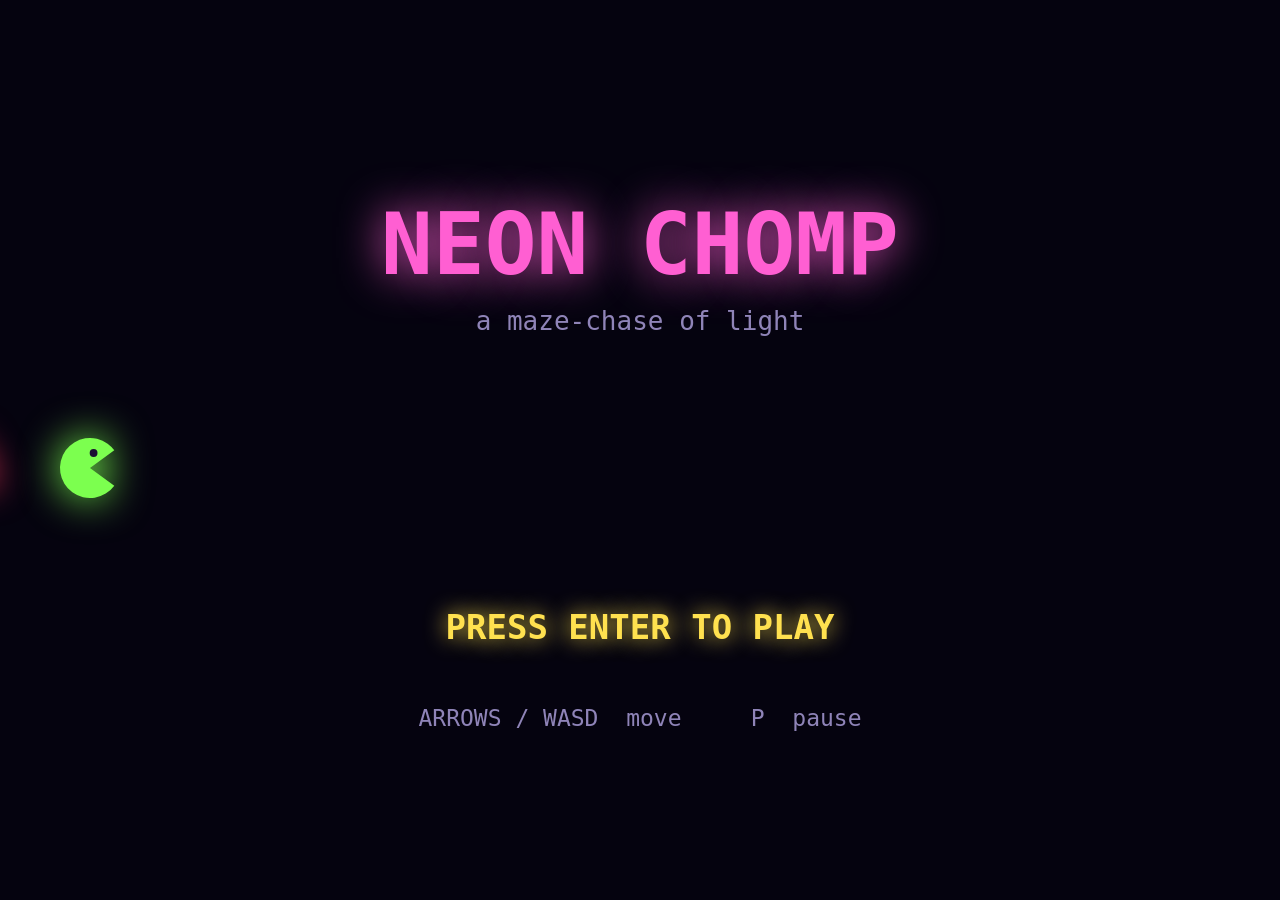
==== index.html @ eca2793a "Commit 1" ====
<!doctype html>
<html lang="en">
<head>
  <meta charset="utf-8">
  <meta name="viewport" content="width=device-width, initial-scale=1">
  <title>Neon Chomp</title>
  <link rel="stylesheet" href="style.css">
</head>
<body>
  <canvas id="game" aria-label="Neon Chomp game"></canvas>
  <script type="module" src="src/main.js"></script>
</body>
</html>
---- style.css ----
html, body {
  margin: 0;
  height: 100%;
  background: #05030f;
  overflow: hidden;
}

canvas {
  display: block;
}
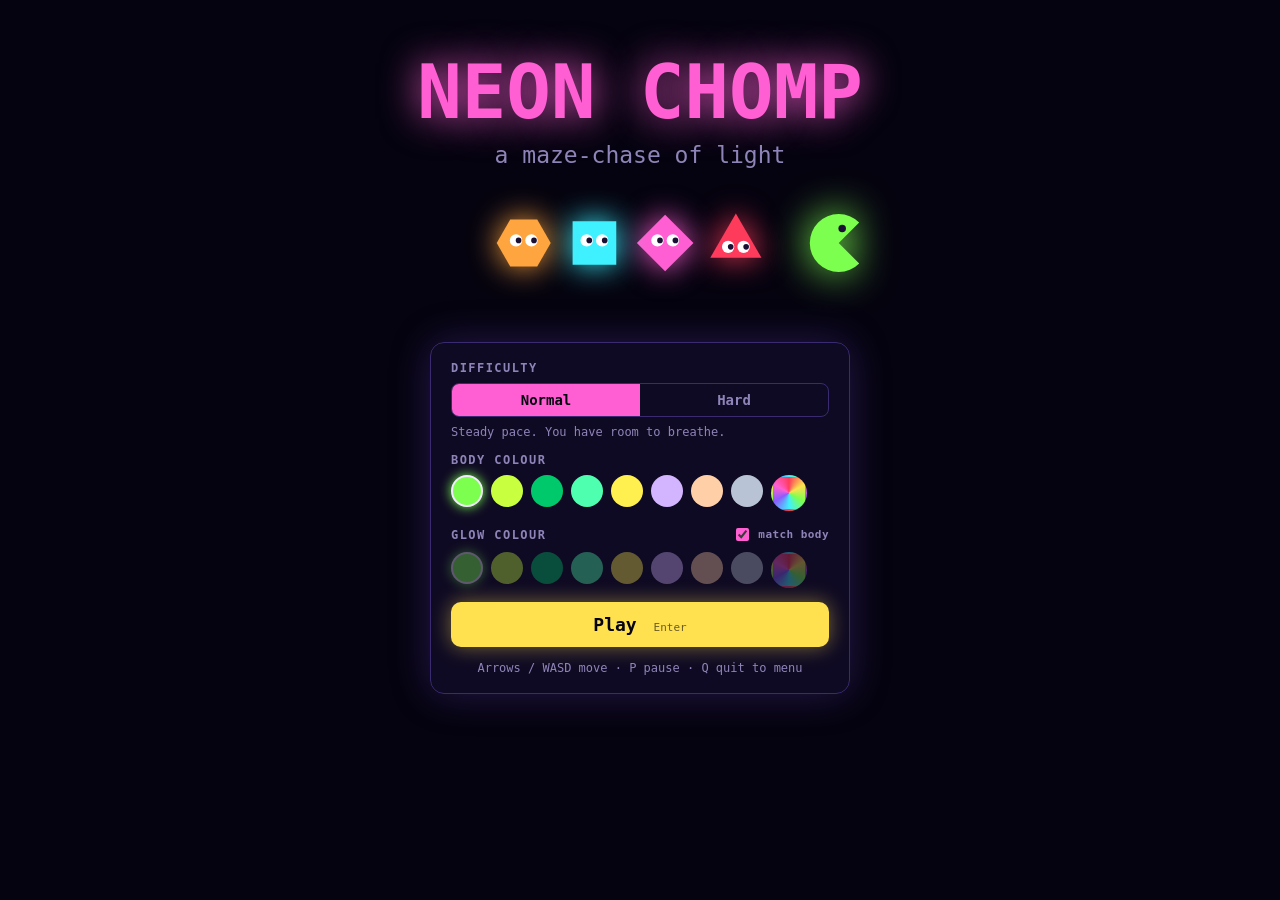
==== commit 18371e74: "Commit 2" ====
--- a/index.html
+++ b/index.html
@@ -8,6 +8,35 @@
 </head>
 <body>
   <canvas id="game" aria-label="Neon Chomp game"></canvas>
+
+  <!-- Title-screen menu. The canvas draws the logo and parade above it. -->
+  <div id="menu" class="menu" hidden>
+    <section>
+      <h2>Difficulty</h2>
+      <div class="segmented" role="radiogroup" aria-label="Difficulty" id="difficulty"></div>
+      <p class="hint" id="difficulty-hint"></p>
+    </section>
+
+    <section>
+      <h2>Body colour</h2>
+      <div class="swatches" id="body-swatches" role="radiogroup" aria-label="Body colour"></div>
+    </section>
+
+    <section>
+      <h2>
+        Glow colour
+        <label class="toggle"><input type="checkbox" id="glow-match"> match body</label>
+      </h2>
+      <div class="swatches" id="glow-swatches" role="radiogroup" aria-label="Glow colour"></div>
+    </section>
+
+    <p class="warning" id="clash" hidden></p>
+
+    <button type="button" class="play" id="play">Play <kbd>Enter</kbd></button>
+    <p class="hint" id="menu-high"></p>
+    <p class="hint">Arrows / WASD move · P pause · Q quit to menu</p>
+  </div>
+
   <script type="module" src="src/main.js"></script>
 </body>
 </html>
--- a/style.css
+++ b/style.css
@@ -1,10 +1,193 @@
+:root {
+  --bg: #05030f;
+  --panel: rgba(18, 12, 40, 0.82);
+  --line: #3a2a70;
+  --text: #f3e8ff;
+  --dim: #8f84b8;
+  --accent: #ff5fd2;
+  --ready: #ffe14f;
+  --warn: #ffa53f;
+  --font: ui-monospace, "SF Mono", Menlo, Consolas, monospace;
+}
+
 html, body {
   margin: 0;
   height: 100%;
-  background: #05030f;
+  background: var(--bg);
   overflow: hidden;
+  color: var(--text);
+  font-family: var(--font);
 }
 
 canvas {
   display: block;
 }
+
+/* ---- Title menu ---- */
+
+.menu {
+  position: absolute;
+  top: 38vh;
+  left: 50%;
+  transform: translateX(-50%);
+  width: min(420px, calc(100vw - 32px));
+  max-height: calc(62vh - 16px);
+  overflow-y: auto;
+  box-sizing: border-box;
+  padding: 18px 20px;
+  background: var(--panel);
+  border: 1px solid var(--line);
+  border-radius: 14px;
+  box-shadow: 0 0 40px rgba(138, 92, 255, 0.25);
+  display: flex;
+  flex-direction: column;
+  gap: 14px;
+}
+
+.menu[hidden] {
+  display: none;
+}
+
+.menu section {
+  display: flex;
+  flex-direction: column;
+  gap: 8px;
+}
+
+.menu h2 {
+  margin: 0;
+  font-size: 12px;
+  font-weight: 600;
+  letter-spacing: 0.12em;
+  text-transform: uppercase;
+  color: var(--dim);
+  display: flex;
+  justify-content: space-between;
+  align-items: center;
+}
+
+.hint {
+  margin: 0;
+  font-size: 12px;
+  color: var(--dim);
+  text-align: center;
+}
+
+.menu section .hint {
+  text-align: left;
+}
+
+.toggle {
+  font-size: 11px;
+  letter-spacing: 0.04em;
+  text-transform: none;
+  display: flex;
+  gap: 6px;
+  align-items: center;
+  cursor: pointer;
+}
+
+.toggle input {
+  accent-color: var(--accent);
+}
+
+.hint[hidden] {
+  display: none;
+}
+
+.segmented {
+  display: grid;
+  grid-template-columns: 1fr 1fr;
+  border: 1px solid var(--line);
+  border-radius: 8px;
+  overflow: hidden;
+}
+
+.segmented button {
+  font: 600 14px var(--font);
+  padding: 8px;
+  background: transparent;
+  color: var(--dim);
+  border: 0;
+  cursor: pointer;
+}
+
+.segmented button[aria-checked="true"] {
+  background: var(--accent);
+  color: var(--bg);
+}
+
+.swatches {
+  display: flex;
+  flex-wrap: wrap;
+  gap: 8px;
+}
+
+.swatch {
+  width: 32px;
+  height: 32px;
+  border-radius: 50%;
+  border: 2px solid transparent;
+  outline-offset: 2px;
+  cursor: pointer;
+  padding: 0;
+  position: relative;
+}
+
+.swatch[aria-checked="true"] {
+  border-color: var(--text);
+  box-shadow: 0 0 12px currentColor;
+}
+
+/* Custom colour: a rainbow ring wrapping a real colour input. */
+.swatch.custom {
+  background: conic-gradient(#ff3b5c, #ffe14f, #7cff4f, #3ff0ff, #8a5cff, #ff5fd2, #ff3b5c);
+  overflow: hidden;
+}
+
+.swatch.custom input {
+  position: absolute;
+  inset: 0;
+  opacity: 0;
+  cursor: pointer;
+  width: 100%;
+  height: 100%;
+}
+
+.swatches.disabled {
+  opacity: 0.35;
+  pointer-events: none;
+}
+
+.warning {
+  margin: 0;
+  font-size: 12px;
+  color: var(--warn);
+}
+
+.warning[hidden] {
+  display: none;
+}
+
+.play {
+  font: 700 18px var(--font);
+  padding: 12px;
+  border-radius: 10px;
+  border: 0;
+  background: var(--ready);
+  color: var(--bg);
+  cursor: pointer;
+  box-shadow: 0 0 20px rgba(255, 225, 79, 0.45);
+}
+
+.play kbd {
+  font: 500 11px var(--font);
+  opacity: 0.6;
+  margin-left: 6px;
+}
+
+.menu button:focus-visible,
+.toggle input:focus-visible,
+.swatch:focus-within {
+  outline: 2px solid var(--text);
+}
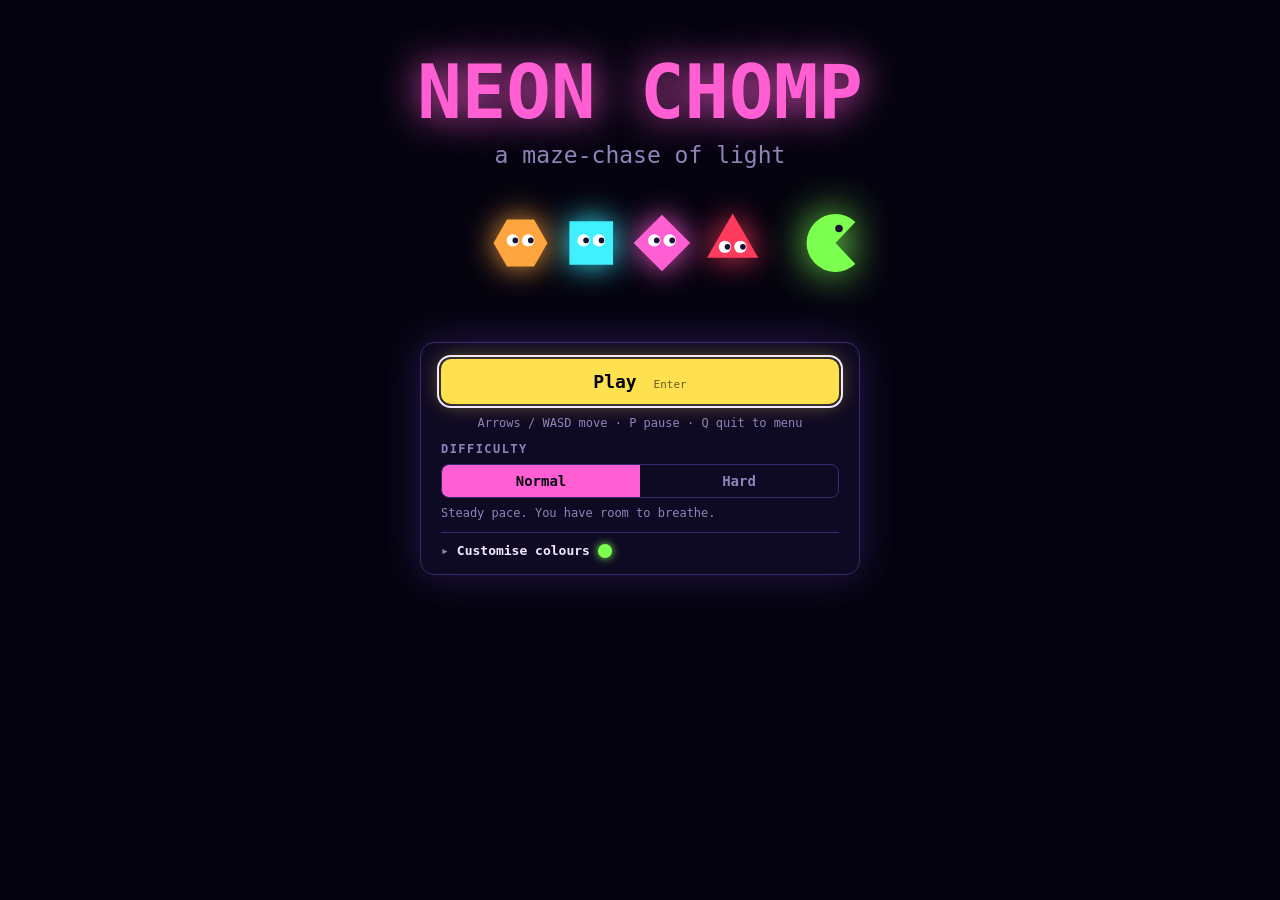
==== commit 3fd49fe9: "Add title menu, colour picker, difficulty, review fixes (M5, M5b) - Title menu: Play first, Normal/H" ====
--- a/index.html
+++ b/index.html
@@ -11,30 +11,36 @@
 
   <!-- Title-screen menu. The canvas draws the logo and parade above it. -->
   <div id="menu" class="menu" hidden>
+    <button type="button" class="play" id="play">Play <kbd>Enter</kbd></button>
+    <p class="hint">Arrows / WASD move · P pause · Q quit to menu</p>
+
     <section>
-      <h2>Difficulty</h2>
-      <div class="segmented" role="radiogroup" aria-label="Difficulty" id="difficulty"></div>
+      <h2 id="difficulty-label">Difficulty</h2>
+      <div class="segmented" role="radiogroup" aria-labelledby="difficulty-label" id="difficulty"></div>
       <p class="hint" id="difficulty-hint"></p>
     </section>
+    <p class="hint" id="menu-high" hidden></p>
 
-    <section>
-      <h2>Body colour</h2>
-      <div class="swatches" id="body-swatches" role="radiogroup" aria-label="Body colour"></div>
-    </section>
-
-    <section>
-      <h2>
-        Glow colour
-        <label class="toggle"><input type="checkbox" id="glow-match"> match body</label>
-      </h2>
-      <div class="swatches" id="glow-swatches" role="radiogroup" aria-label="Glow colour"></div>
-    </section>
-
-    <p class="warning" id="clash" hidden></p>
-
-    <button type="button" class="play" id="play">Play <kbd>Enter</kbd></button>
-    <p class="hint" id="menu-high"></p>
-    <p class="hint">Arrows / WASD move · P pause · Q quit to menu</p>
+    <details id="customise">
+      <summary>Customise colours <span class="summary-dot" id="summary-dot"></span></summary>
+      <div class="customise">
+        <canvas id="preview" aria-label="Preview of your character"></canvas>
+        <div class="colour-rows">
+          <section>
+            <h2 id="body-label">Body</h2>
+            <div class="swatches" id="body-swatches" role="radiogroup" aria-labelledby="body-label"></div>
+          </section>
+          <section>
+            <h2>
+              <span id="glow-label">Glow</span>
+              <label class="toggle"><input type="checkbox" id="glow-match"> match body</label>
+            </h2>
+            <div class="swatches" id="glow-swatches" role="radiogroup" aria-labelledby="glow-label"></div>
+          </section>
+        </div>
+      </div>
+      <p class="warning" id="clash" hidden></p>
+    </details>
   </div>
 
   <script type="module" src="src/main.js"></script>
--- a/style.css
+++ b/style.css
@@ -30,21 +30,33 @@
   top: 38vh;
   left: 50%;
   transform: translateX(-50%);
-  width: min(420px, calc(100vw - 32px));
-  max-height: calc(62vh - 16px);
+  width: min(440px, calc(100vw - 32px));
+  max-height: calc(62vh - 12px);
   overflow-y: auto;
   box-sizing: border-box;
-  padding: 18px 20px;
+  padding: 16px 20px;
   background: var(--panel);
   border: 1px solid var(--line);
   border-radius: 14px;
   box-shadow: 0 0 40px rgba(138, 92, 255, 0.25);
   display: flex;
   flex-direction: column;
-  gap: 14px;
-}
-
-.menu[hidden] {
+  gap: 12px;
+}
+
+/* Short screens (landscape phones): the canvas logo shrinks, the menu moves up. */
+@media (max-height: 520px) {
+  .menu {
+    top: 30vh;
+    max-height: calc(70vh - 8px);
+    padding: 10px 16px;
+    gap: 8px;
+  }
+}
+
+.menu[hidden],
+.hint[hidden],
+.warning[hidden] {
   display: none;
 }
 
@@ -77,96 +89,14 @@
   text-align: left;
 }
 
-.toggle {
-  font-size: 11px;
-  letter-spacing: 0.04em;
-  text-transform: none;
-  display: flex;
-  gap: 6px;
-  align-items: center;
-  cursor: pointer;
-}
-
-.toggle input {
-  accent-color: var(--accent);
-}
-
-.hint[hidden] {
-  display: none;
-}
-
-.segmented {
-  display: grid;
-  grid-template-columns: 1fr 1fr;
-  border: 1px solid var(--line);
-  border-radius: 8px;
-  overflow: hidden;
-}
-
-.segmented button {
-  font: 600 14px var(--font);
-  padding: 8px;
-  background: transparent;
-  color: var(--dim);
-  border: 0;
-  cursor: pointer;
-}
-
-.segmented button[aria-checked="true"] {
-  background: var(--accent);
-  color: var(--bg);
-}
-
-.swatches {
-  display: flex;
-  flex-wrap: wrap;
-  gap: 8px;
-}
-
-.swatch {
-  width: 32px;
-  height: 32px;
-  border-radius: 50%;
-  border: 2px solid transparent;
-  outline-offset: 2px;
-  cursor: pointer;
-  padding: 0;
-  position: relative;
-}
-
-.swatch[aria-checked="true"] {
-  border-color: var(--text);
-  box-shadow: 0 0 12px currentColor;
-}
-
-/* Custom colour: a rainbow ring wrapping a real colour input. */
-.swatch.custom {
-  background: conic-gradient(#ff3b5c, #ffe14f, #7cff4f, #3ff0ff, #8a5cff, #ff5fd2, #ff3b5c);
-  overflow: hidden;
-}
-
-.swatch.custom input {
+/* Visually hidden but still focusable and announced. */
+.segmented input,
+.swatch input[type="radio"] {
   position: absolute;
-  inset: 0;
   opacity: 0;
-  cursor: pointer;
-  width: 100%;
-  height: 100%;
-}
-
-.swatches.disabled {
-  opacity: 0.35;
-  pointer-events: none;
-}
-
-.warning {
-  margin: 0;
-  font-size: 12px;
-  color: var(--warn);
-}
-
-.warning[hidden] {
-  display: none;
+  width: 1px;
+  height: 1px;
+  margin: 0;
 }
 
 .play {
@@ -186,8 +116,158 @@
   margin-left: 6px;
 }
 
-.menu button:focus-visible,
-.toggle input:focus-visible,
-.swatch:focus-within {
+.segmented {
+  display: grid;
+  grid-template-columns: 1fr 1fr;
+  border: 1px solid var(--line);
+  border-radius: 8px;
+  overflow: hidden;
+}
+
+.segmented label {
+  position: relative;
+  font: 600 14px var(--font);
+  padding: 8px;
+  text-align: center;
+  color: var(--dim);
+  cursor: pointer;
+}
+
+.segmented label:has(:checked) {
+  background: var(--accent);
+  color: var(--bg);
+}
+
+details {
+  border-top: 1px solid var(--line);
+  padding-top: 10px;
+}
+
+summary {
+  cursor: pointer;
+  font-size: 13px;
+  font-weight: 600;
+  color: var(--text);
+  display: flex;
+  align-items: center;
+  gap: 8px;
+  list-style: none;
+}
+
+summary::-webkit-details-marker {
+  display: none;
+}
+
+summary::before {
+  content: "▸";
+  color: var(--dim);
+  transition: transform 0.15s;
+}
+
+details[open] summary::before {
+  transform: rotate(90deg);
+}
+
+.summary-dot {
+  width: 14px;
+  height: 14px;
+  border-radius: 50%;
+  background: var(--c);
+  box-shadow: 0 0 8px var(--g);
+}
+
+.customise {
+  display: flex;
+  gap: 14px;
+  align-items: center;
+  margin-top: 12px;
+}
+
+#preview {
+  width: 72px;
+  height: 72px;
+  flex: none;
+  border-radius: 12px;
+  background: var(--bg);
+  border: 1px solid var(--line);
+}
+
+.colour-rows {
+  display: flex;
+  flex-direction: column;
+  gap: 10px;
+  min-width: 0;
+}
+
+.toggle {
+  font-size: 11px;
+  letter-spacing: 0.04em;
+  text-transform: none;
+  display: flex;
+  gap: 6px;
+  align-items: center;
+  cursor: pointer;
+}
+
+.toggle input {
+  accent-color: var(--accent);
+}
+
+.swatches {
+  display: flex;
+  flex-wrap: wrap;
+  gap: 6px;
+}
+
+.swatch {
+  width: 26px;
+  height: 26px;
+  border-radius: 50%;
+  border: 2px solid transparent;
+  box-sizing: border-box;
+  background: var(--c);
+  color: var(--c);
+  cursor: pointer;
+  position: relative;
+}
+
+.swatch:has(:checked),
+.swatch.custom.selected {
+  border-color: var(--text);
+  box-shadow: 0 0 10px currentColor;
+}
+
+/* Custom colour: a rainbow ring wrapping a real colour input. */
+.swatch.custom {
+  background: conic-gradient(#ff3b5c, #ffe14f, #7cff4f, #3ff0ff, #8a5cff, #ff5fd2, #ff3b5c);
+  overflow: hidden;
+}
+
+.swatch.custom input {
+  position: absolute;
+  inset: 0;
+  opacity: 0;
+  cursor: pointer;
+  width: 100%;
+  height: 100%;
+}
+
+.swatches.disabled {
+  opacity: 0.3;
+  pointer-events: none;
+}
+
+.warning {
+  margin: 10px 0 0;
+  font-size: 12px;
+  color: var(--warn);
+}
+
+.menu .play:focus-visible,
+.segmented label:has(:focus-visible),
+.swatch:has(:focus-visible),
+.toggle:has(:focus-visible),
+summary:focus-visible {
   outline: 2px solid var(--text);
-}
+  outline-offset: 2px;
+}
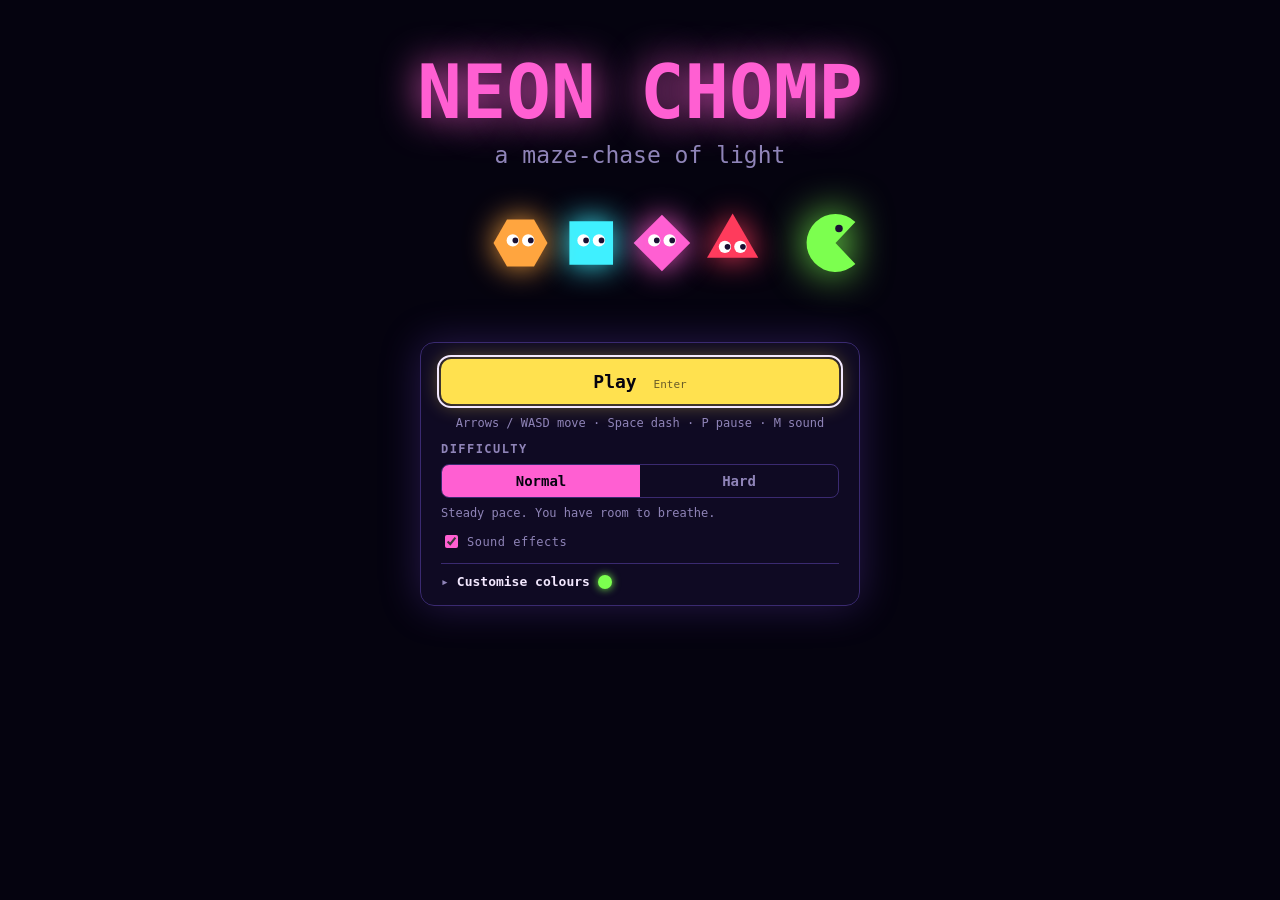
==== commit 0bbf72c4: "Commit 4" ====
--- a/index.html
+++ b/index.html
@@ -12,13 +12,14 @@
   <!-- Title-screen menu. The canvas draws the logo and parade above it. -->
   <div id="menu" class="menu" hidden>
     <button type="button" class="play" id="play">Play <kbd>Enter</kbd></button>
-    <p class="hint">Arrows / WASD move · P pause · Q quit to menu</p>
+    <p class="hint">Arrows / WASD move · Space dash · P pause · M sound</p>
 
     <section>
       <h2 id="difficulty-label">Difficulty</h2>
       <div class="segmented" role="radiogroup" aria-labelledby="difficulty-label" id="difficulty"></div>
       <p class="hint" id="difficulty-hint"></p>
     </section>
+    <label class="toggle sound"><input type="checkbox" id="sound"> Sound effects</label>
     <p class="hint" id="menu-high" hidden></p>
 
     <details id="customise">
--- a/style.css
+++ b/style.css
@@ -213,6 +213,11 @@
   accent-color: var(--accent);
 }
 
+.toggle.sound {
+  font-size: 12px;
+  color: var(--dim);
+}
+
 .swatches {
   display: flex;
   flex-wrap: wrap;
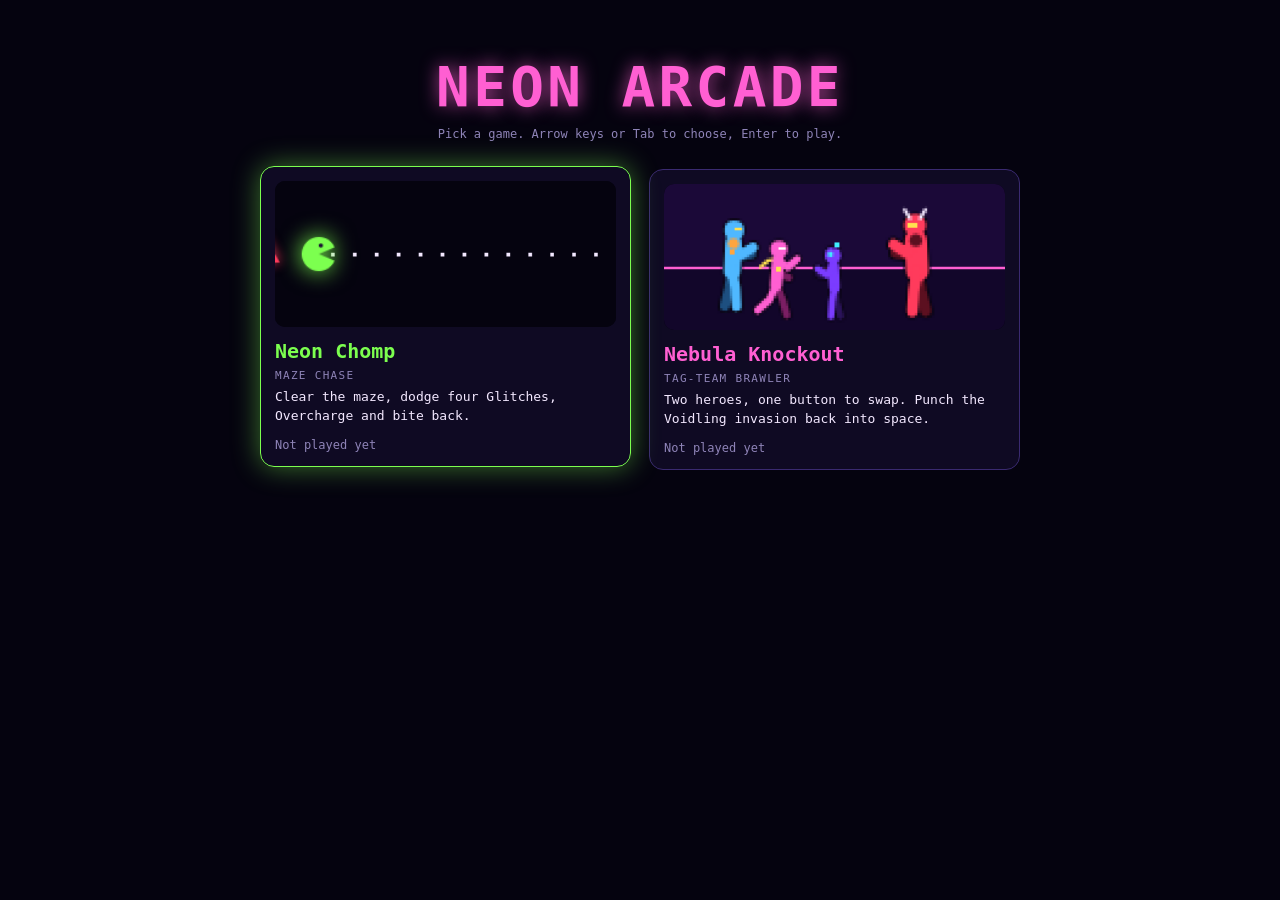
==== commit 301c3d52: "Commit 6" ====
--- a/index.html
+++ b/index.html
@@ -3,47 +3,33 @@
 <head>
   <meta charset="utf-8">
   <meta name="viewport" content="width=device-width, initial-scale=1">
-  <title>Neon Chomp</title>
+  <title>Neon Arcade</title>
   <link rel="stylesheet" href="style.css">
 </head>
-<body>
-  <canvas id="game" aria-label="Neon Chomp game"></canvas>
+<body class="home">
+  <main class="arcade">
+    <header>
+      <h1>NEON ARCADE</h1>
+      <p class="hint">Pick a game. Arrow keys or Tab to choose, Enter to play.</p>
+    </header>
 
-  <!-- Title-screen menu. The canvas draws the logo and parade above it. -->
-  <div id="menu" class="menu" hidden>
-    <button type="button" class="play" id="play">Play <kbd>Enter</kbd></button>
-    <p class="hint">Arrows / WASD move · Space dash · P pause · M sound</p>
-
-    <section>
-      <h2 id="difficulty-label">Difficulty</h2>
-      <div class="segmented" role="radiogroup" aria-labelledby="difficulty-label" id="difficulty"></div>
-      <p class="hint" id="difficulty-hint"></p>
-    </section>
-    <label class="toggle sound"><input type="checkbox" id="sound"> Sound effects</label>
-    <p class="hint" id="menu-high" hidden></p>
-
-    <details id="customise">
-      <summary>Customise colours <span class="summary-dot" id="summary-dot"></span></summary>
-      <div class="customise">
-        <canvas id="preview" aria-label="Preview of your character"></canvas>
-        <div class="colour-rows">
-          <section>
-            <h2 id="body-label">Body</h2>
-            <div class="swatches" id="body-swatches" role="radiogroup" aria-labelledby="body-label"></div>
-          </section>
-          <section>
-            <h2>
-              <span id="glow-label">Glow</span>
-              <label class="toggle"><input type="checkbox" id="glow-match"> match body</label>
-            </h2>
-            <div class="swatches" id="glow-swatches" role="radiogroup" aria-labelledby="glow-label"></div>
-          </section>
-        </div>
-      </div>
-      <p class="warning" id="clash" hidden></p>
-    </details>
-  </div>
-
-  <script type="module" src="src/main.js"></script>
+    <nav class="cards" aria-label="Games">
+      <a class="card" href="chomp/" id="card-chomp" style="--accent: #7cff4f">
+        <canvas class="preview" id="preview-chomp" aria-hidden="true"></canvas>
+        <span class="card-title">Neon Chomp</span>
+        <span class="card-genre">Maze chase</span>
+        <span class="card-blurb">Clear the maze, dodge four Glitches, Overcharge and bite back.</span>
+        <span class="card-best" id="best-chomp"></span>
+      </a>
+      <a class="card" href="brawler/" id="card-brawler" style="--accent: #ff5fd2">
+        <canvas class="preview" id="preview-brawler" aria-hidden="true"></canvas>
+        <span class="card-title">Nebula Knockout</span>
+        <span class="card-genre">Tag-team brawler</span>
+        <span class="card-blurb">Two heroes, one button to swap. Punch the Voidling invasion back into space.</span>
+        <span class="card-best" id="best-brawler"></span>
+      </a>
+    </nav>
+  </main>
+  <script type="module" src="src/home.js"></script>
 </body>
 </html>
--- a/style.css
+++ b/style.css
@@ -268,6 +268,20 @@
   color: var(--warn);
 }
 
+.back {
+  align-self: center;
+  font-size: 12px;
+  color: var(--dim);
+  text-decoration: none;
+  padding: 4px 8px;
+  border-radius: 6px;
+}
+
+.back:hover {
+  color: var(--text);
+}
+
+.back:focus-visible,
 .menu .play:focus-visible,
 .segmented label:has(:focus-visible),
 .swatch:has(:focus-visible),
@@ -276,3 +290,107 @@
   outline: 2px solid var(--text);
   outline-offset: 2px;
 }
+
+/* ---- In-game corner link (Nebula Knockout) ---- */
+
+.back.corner {
+  position: fixed;
+  left: 12px;
+  bottom: 10px;
+  background: rgba(18, 12, 40, 0.8);
+  border: 1px solid var(--line);
+}
+
+.back[hidden] {
+  display: none;
+}
+
+/* ---- Arcade home ---- */
+
+body.home {
+  height: 100%;
+  overflow-y: auto;
+}
+
+.arcade {
+  max-width: 760px;
+  margin: 0 auto;
+  padding: 6vh 16px 32px;
+  display: flex;
+  flex-direction: column;
+  gap: 28px;
+}
+
+.arcade header {
+  text-align: center;
+}
+
+.arcade h1 {
+  margin: 0 0 8px;
+  font-size: clamp(32px, 7vw, 56px);
+  font-weight: 800;
+  letter-spacing: 0.06em;
+  color: var(--accent);
+  text-shadow: 0 0 18px rgba(255, 95, 210, 0.7);
+}
+
+.cards {
+  display: grid;
+  grid-template-columns: repeat(auto-fit, minmax(260px, 1fr));
+  gap: 18px;
+}
+
+.card {
+  --accent: var(--ready);
+  display: flex;
+  flex-direction: column;
+  gap: 6px;
+  padding: 14px;
+  border-radius: 14px;
+  background: var(--panel);
+  border: 1px solid var(--line);
+  color: var(--text);
+  text-decoration: none;
+  transition: transform 0.12s, box-shadow 0.12s, border-color 0.12s;
+}
+
+.card:hover,
+.card:focus-visible {
+  outline: none;
+  transform: translateY(-3px);
+  border-color: var(--accent);
+  box-shadow: 0 0 28px color-mix(in srgb, var(--accent) 45%, transparent);
+}
+
+.preview {
+  width: 100%;
+  aspect-ratio: 280 / 120;
+  border-radius: 10px;
+  background: var(--bg);
+  margin-bottom: 6px;
+}
+
+.card-title {
+  font-size: 20px;
+  font-weight: 800;
+  color: var(--accent);
+}
+
+.card-genre {
+  font-size: 11px;
+  letter-spacing: 0.12em;
+  text-transform: uppercase;
+  color: var(--dim);
+}
+
+.card-blurb {
+  font-size: 13px;
+  line-height: 1.45;
+}
+
+.card-best {
+  margin-top: auto;
+  padding-top: 6px;
+  font-size: 12px;
+  color: var(--dim);
+}
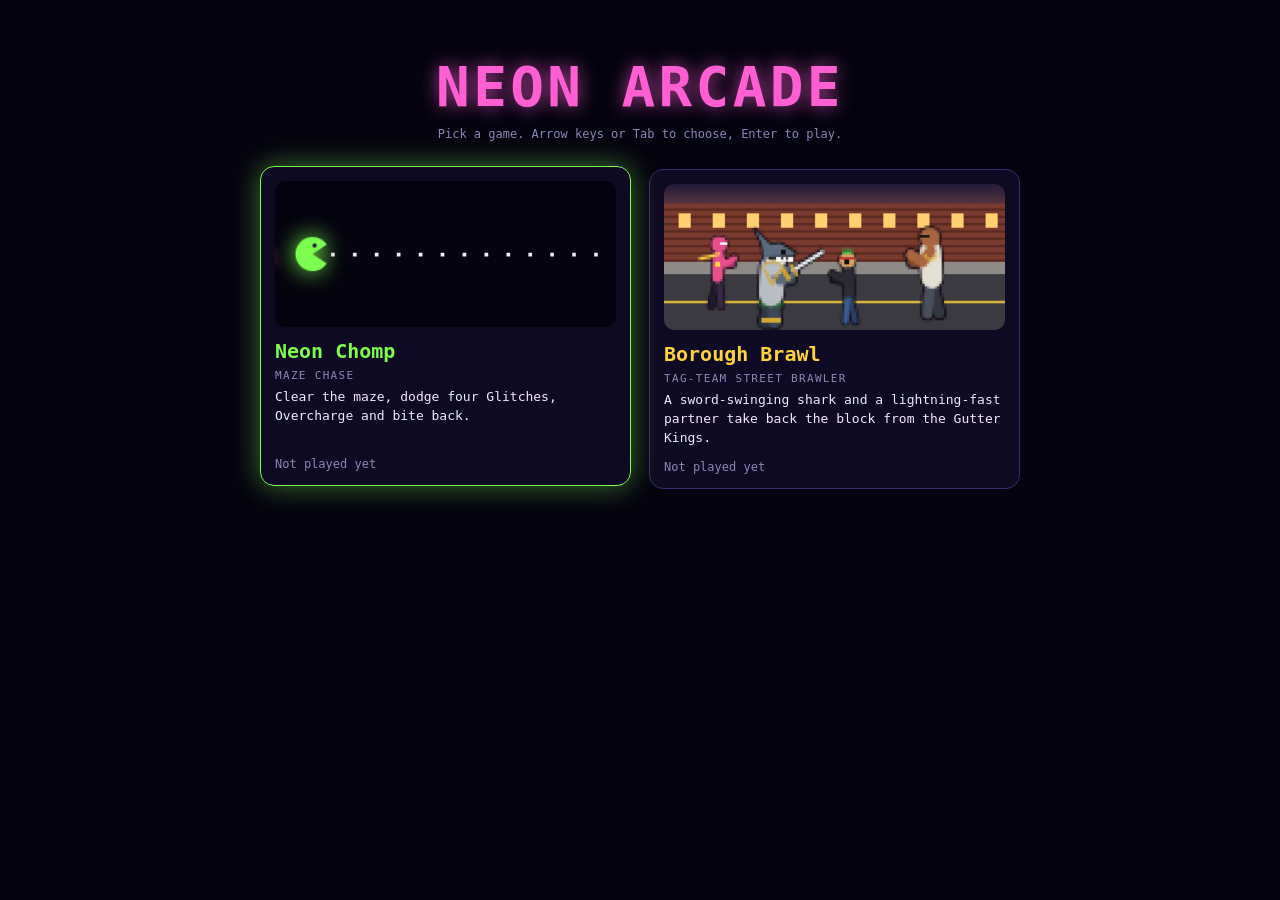
==== commit f306c6e8: "Commit 7" ====
--- a/index.html
+++ b/index.html
@@ -21,11 +21,11 @@
         <span class="card-blurb">Clear the maze, dodge four Glitches, Overcharge and bite back.</span>
         <span class="card-best" id="best-chomp"></span>
       </a>
-      <a class="card" href="brawler/" id="card-brawler" style="--accent: #ff5fd2">
+      <a class="card" href="brawler/" id="card-brawler" style="--accent: #ffd23f">
         <canvas class="preview" id="preview-brawler" aria-hidden="true"></canvas>
-        <span class="card-title">Nebula Knockout</span>
-        <span class="card-genre">Tag-team brawler</span>
-        <span class="card-blurb">Two heroes, one button to swap. Punch the Voidling invasion back into space.</span>
+        <span class="card-title">Borough Brawl</span>
+        <span class="card-genre">Tag-team street brawler</span>
+        <span class="card-blurb">A sword-swinging shark and a lightning-fast partner take back the block from the Gutter Kings.</span>
         <span class="card-best" id="best-brawler"></span>
       </a>
     </nav>
